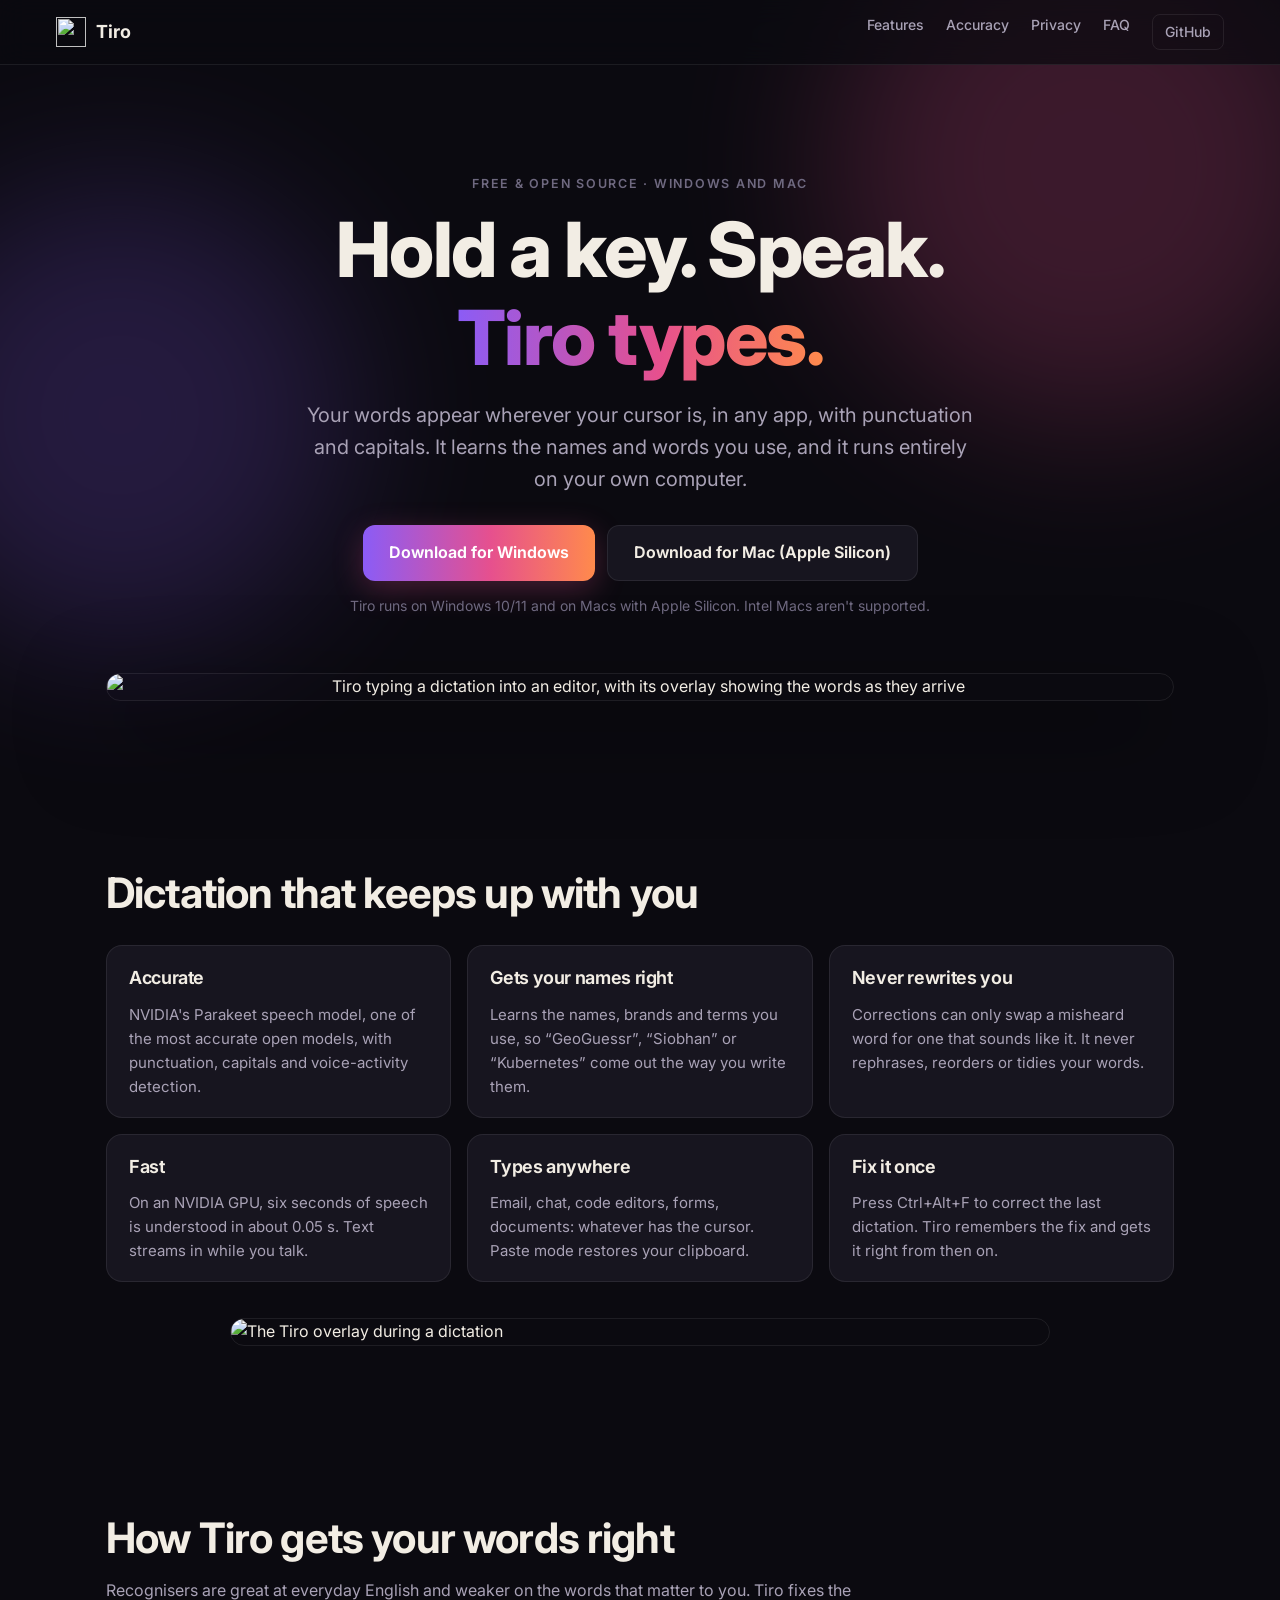
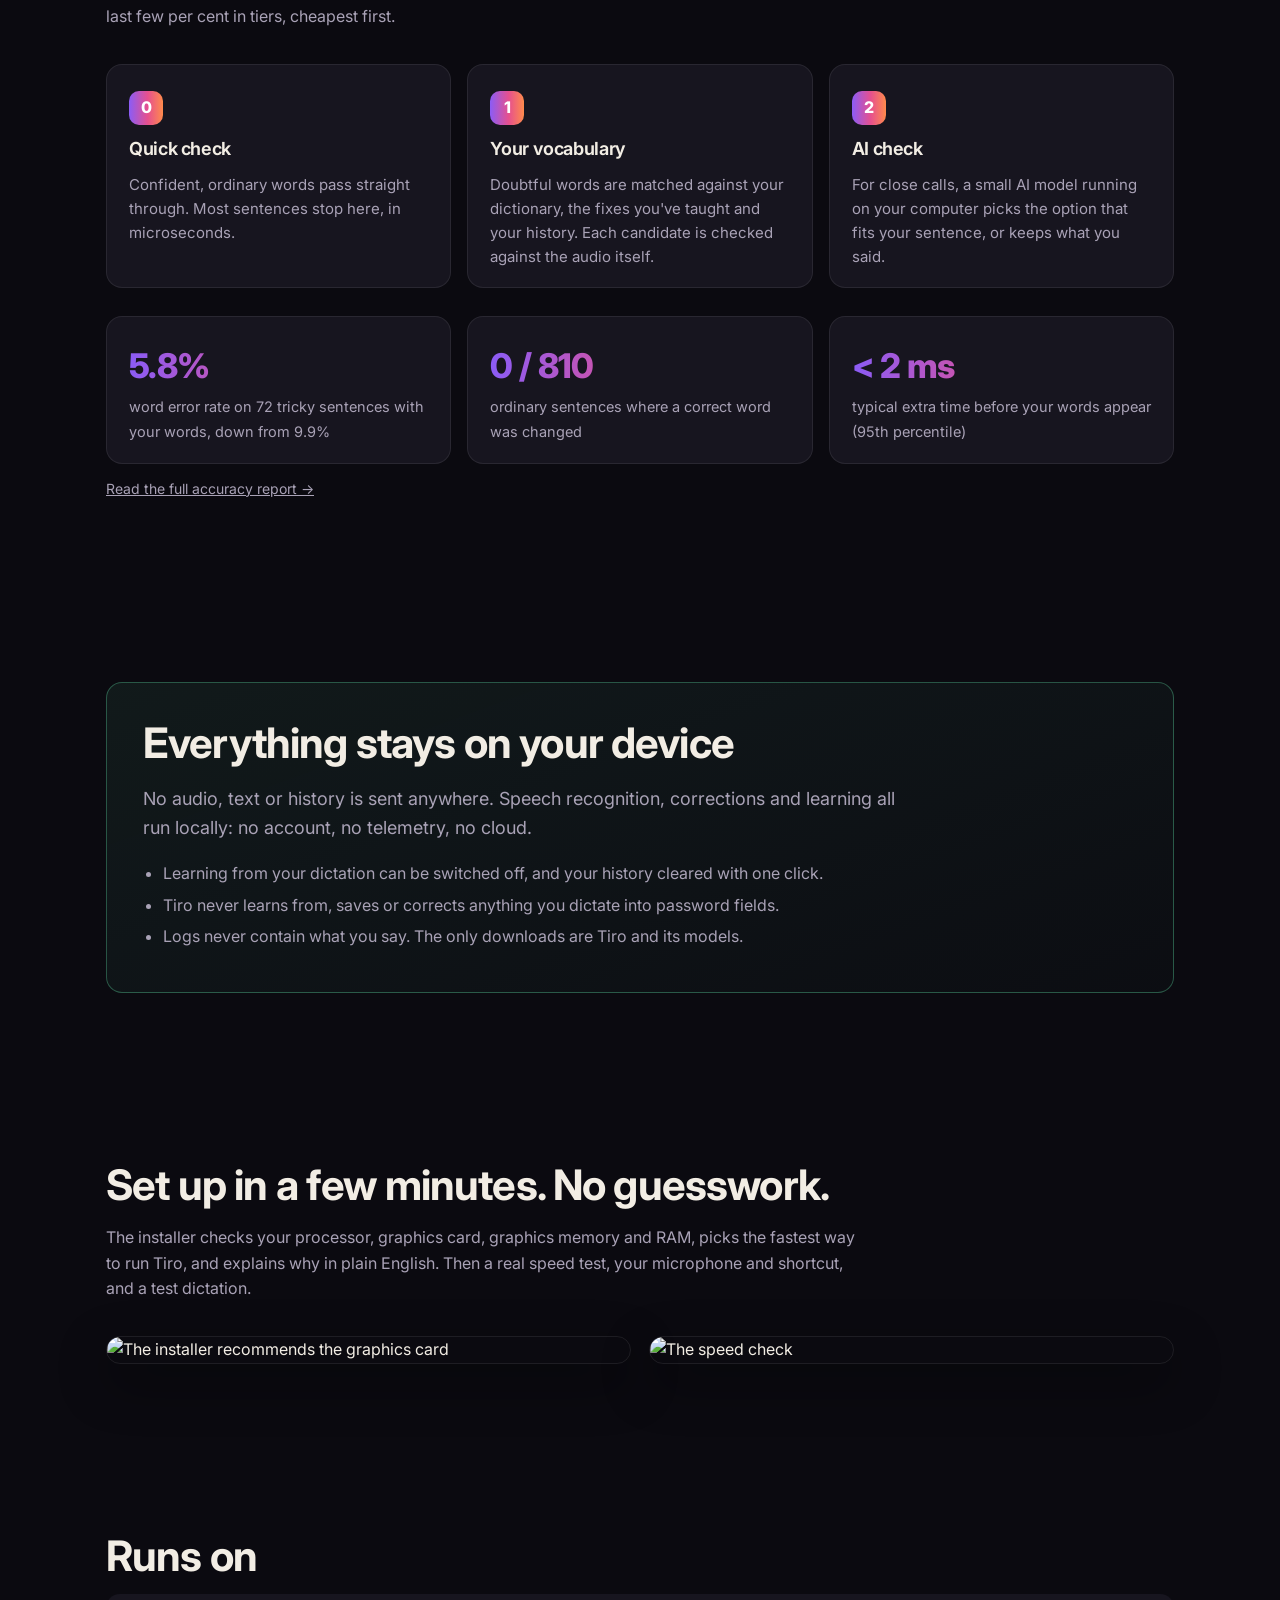
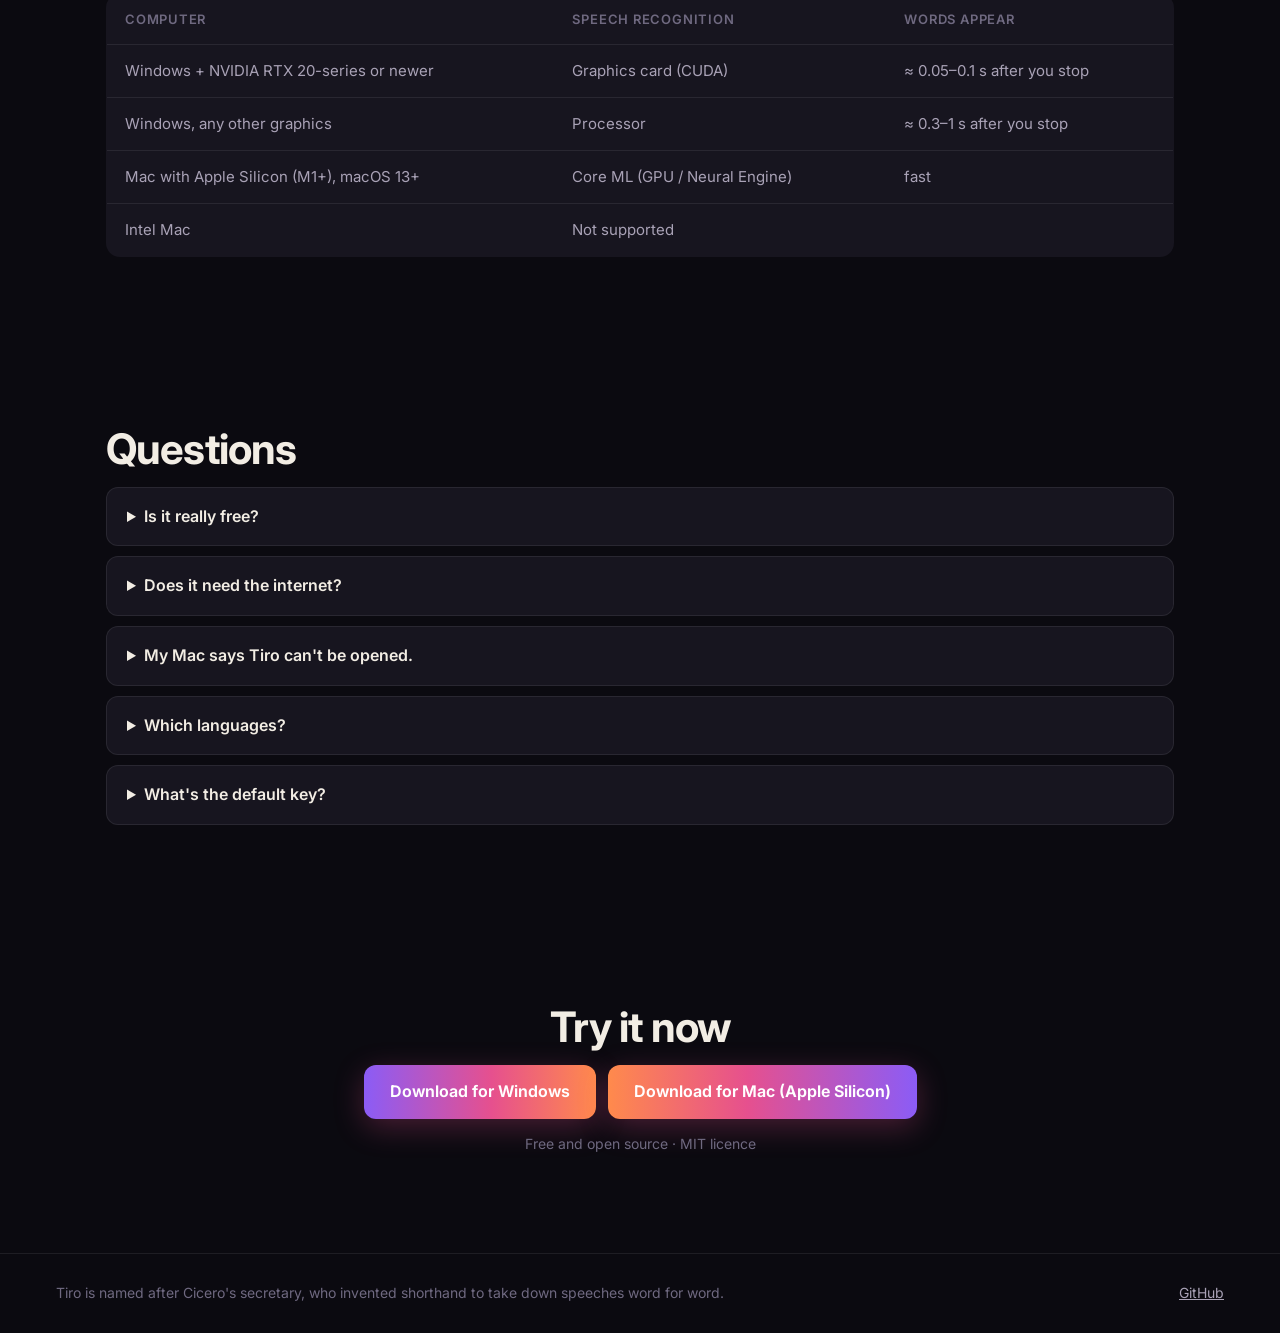
==== site/index.html @ d42816ea "Tiro 2.0: context-aware correction, Mac version, guided setup - Correction pass (tiro/correct): tier" ====
<!doctype html>
<html lang="en">
<head>
  <meta charset="utf-8">
  <meta name="viewport" content="width=device-width, initial-scale=1">
  <title>Tiro: private dictation for Windows and Mac</title>
  <meta name="description" content="Hold a key, speak, let go. Tiro types your words wherever your cursor is. Accurate, fast, and it runs entirely on your own computer.">
  <meta property="og:title" content="Tiro: private dictation for Windows and Mac">
  <meta property="og:description" content="Hold a key, speak, let go. Accurate, fast, and entirely on your own computer.">
  <meta property="og:image" content="images/hero.png">
  <link rel="icon" href="images/logo.png">
  <link rel="preconnect" href="https://fonts.googleapis.com">
  <link rel="preconnect" href="https://fonts.gstatic.com" crossorigin>
  <link href="https://fonts.googleapis.com/css2?family=Inter:wght@400;500;600;700;800&display=swap" rel="stylesheet">
  <link rel="stylesheet" href="style.css">
</head>
<body>
  <header class="nav">
    <a class="brand" href="#"><img src="images/logo.png" alt="" width="30" height="30"><span>Tiro</span></a>
    <nav>
      <a href="#features">Features</a>
      <a href="#accuracy">Accuracy</a>
      <a href="#privacy">Privacy</a>
      <a href="#faq">FAQ</a>
      <a href="https://github.com/Min3scon/tiro" class="gh">GitHub</a>
    </nav>
  </header>

  <main>
    <section class="hero">
      <div class="glow g1"></div><div class="glow g2"></div>
      <p class="eyebrow">Free &amp; open source · Windows and Mac</p>
      <h1>Hold a key. Speak.<br><span class="grad">Tiro types.</span></h1>
      <p class="lead">Your words appear wherever your cursor is, in any app, with punctuation and capitals. It learns the
        names and words you use, and it runs entirely on your own computer.</p>
      <div class="cta" id="cta">
        <a class="btn primary" id="primary-dl" href="https://github.com/Min3scon/tiro/releases/latest">Download Tiro</a>
        <a class="btn ghost" id="secondary-dl" href="https://github.com/Min3scon/tiro/releases/latest">Other platforms</a>
      </div>
      <p class="fine" id="dl-note">Windows 10/11 · Mac with Apple Silicon (M1 or newer). Intel Macs aren't supported.</p>
      <div class="intel-warning" id="intel-warning" hidden>
        This looks like an <b>Intel Mac</b>. Tiro for Mac needs Apple Silicon (M1 or newer), so it won't run here, sorry.
      </div>
      <figure class="demo">
        <img src="images/hero.png" alt="Tiro typing a dictation into an editor, with its overlay showing the words as they arrive">
      </figure>
    </section>

    <section id="features" class="features">
      <h2>Dictation that keeps up with you</h2>
      <div class="grid">
        <article><h3>Accurate</h3><p>NVIDIA's Parakeet speech model, one of the most accurate open models, with punctuation, capitals and voice-activity detection.</p></article>
        <article><h3>Gets your names right</h3><p>Learns the names, brands and terms you use, so “GeoGuessr”, “Siobhan” or “Kubernetes” come out the way you write them.</p></article>
        <article><h3>Never rewrites you</h3><p>Corrections can only swap a misheard word for one that sounds like it. It never rephrases, reorders or tidies your words.</p></article>
        <article><h3>Fast</h3><p>On an NVIDIA GPU, six seconds of speech is understood in about 0.05 s. Text streams in while you talk.</p></article>
        <article><h3>Types anywhere</h3><p>Email, chat, code editors, forms, documents: whatever has the cursor. Paste mode restores your clipboard.</p></article>
        <article><h3>Fix it once</h3><p>Press Ctrl+Alt+F to correct the last dictation. Tiro remembers the fix and gets it right from then on.</p></article>
      </div>
      <figure class="overlay-demo"><img src="images/overlay.gif" alt="The Tiro overlay during a dictation" loading="lazy"></figure>
    </section>

    <section id="accuracy" class="accuracy">
      <h2>How Tiro gets your words right</h2>
      <p class="sub">Recognisers are great at everyday English and weaker on the words that matter to you. Tiro fixes the last few per cent in tiers, cheapest first.</p>
      <div class="tiers">
        <div class="tier"><span class="n">0</span><h3>Quick check</h3><p>Confident, ordinary words pass straight through. Most sentences stop here, in microseconds.</p></div>
        <div class="tier"><span class="n">1</span><h3>Your vocabulary</h3><p>Doubtful words are matched against your dictionary, the fixes you've taught and your history. Each candidate is checked against the audio itself.</p></div>
        <div class="tier"><span class="n">2</span><h3>AI check</h3><p>For close calls, a small AI model running on your computer picks the option that fits your sentence, or keeps what you said.</p></div>
      </div>
      <div class="stats">
        <div><b>5.8%</b><span>word error rate on 72 tricky sentences with your words, down from 9.9%</span></div>
        <div><b>0 / 810</b><span>ordinary sentences where a correct word was changed</span></div>
        <div><b>&lt; 2 ms</b><span>typical extra time before your words appear (95th percentile)</span></div>
      </div>
      <p class="fine"><a href="https://github.com/Min3scon/tiro/blob/main/tests/accuracy/REPORT.md">Read the full accuracy report →</a></p>
    </section>

    <section id="privacy" class="privacy">
      <div class="card">
        <h2>Everything stays on your device</h2>
        <p>No audio, text or history is sent anywhere. Speech recognition, corrections and learning all run locally: no account, no telemetry, no cloud.</p>
        <ul>
          <li>Learning from your dictation can be switched off, and your history cleared with one click.</li>
          <li>Tiro never learns from, saves or corrects anything you dictate into password fields.</li>
          <li>Logs never contain what you say. The only downloads are Tiro and its models.</li>
        </ul>
      </div>
    </section>

    <section class="setup">
      <h2>Set up in a few minutes. No guesswork.</h2>
      <p class="sub">The installer checks your processor, graphics card, graphics memory and RAM, picks the fastest way to run Tiro, and explains why in plain English. Then a real speed test, your microphone and shortcut, and a test dictation.</p>
      <div class="shots">
        <img src="images/installer-choose.png" alt="The installer recommends the graphics card" loading="lazy">
        <img src="images/setup-speed-check.png" alt="The speed check" loading="lazy">
      </div>
    </section>

    <section class="hardware">
      <h2>Runs on</h2>
      <table>
        <thead><tr><th>Computer</th><th>Speech recognition</th><th>Words appear</th></tr></thead>
        <tbody>
          <tr><td>Windows + NVIDIA RTX 20-series or newer</td><td>Graphics card (CUDA)</td><td>≈ 0.05–0.1 s after you stop</td></tr>
          <tr><td>Windows, any other graphics</td><td>Processor</td><td>≈ 0.3–1 s after you stop</td></tr>
          <tr><td>Mac with Apple Silicon (M1+), macOS 13+</td><td>Core ML (GPU / Neural Engine)</td><td>fast</td></tr>
          <tr><td>Intel Mac</td><td colspan="2">Not supported</td></tr>
        </tbody>
      </table>
    </section>

    <section id="faq" class="faq">
      <h2>Questions</h2>
      <details><summary>Is it really free?</summary><p>Yes. Tiro is open source under the MIT licence. There's no account and no subscription.</p></details>
      <details><summary>Does it need the internet?</summary><p>Only to download Tiro and its models during setup. After that it works offline.</p></details>
      <details><summary>My Mac says Tiro can't be opened.</summary><p>Tiro isn't signed with a paid Apple Developer ID, so macOS asks once. Open System Settings → Privacy &amp; Security and click <b>Open Anyway</b> next to the message about Tiro. <a href="https://github.com/Min3scon/tiro#mac-apple-silicon">Step-by-step instructions</a>.</p></details>
      <details><summary>Which languages?</summary><p>English by default (the most accurate model). During setup you can pick a model for 25 European languages instead.</p></details>
      <details><summary>What's the default key?</summary><p>Right Ctrl on Windows and Right Option (⌥) on a Mac. Hold it while you talk. You can change it to almost any key.</p></details>
    </section>

    <section class="final">
      <h2>Try it now</h2>
      <div class="cta">
        <a class="btn primary" href="https://github.com/Min3scon/tiro/releases/latest/download/TiroSetup.exe">Download for Windows</a>
        <a class="btn primary alt" href="https://github.com/Min3scon/tiro/releases/latest/download/Tiro-mac-arm64.dmg">Download for Mac (Apple Silicon)</a>
      </div>
      <p class="fine" id="version-line">Free and open source · MIT licence</p>
    </section>
  </main>

  <footer>
    <span>Tiro is named after Cicero's secretary, who invented shorthand to take down speeches word for word.</span>
    <a href="https://github.com/Min3scon/tiro">GitHub</a>
  </footer>
  <script src="main.js"></script>
</body>
</html>
---- site/style.css ----
:root {
  --ink-950: #0b0a10; --ink-900: #121119; --ink-850: #17151f; --ink-800: #1e1b28; --ink-700: #2e2a3b;
  --text: #f2ede4; --text-2: #a9a2b6; --text-3: #6f6980; --line: rgba(255,255,255,0.08);
  --tyrian: #8b5cf6; --rose: #e6508e; --ember: #ff8a4c; --ok: #5cd6a2;
  --grad: linear-gradient(90deg, var(--tyrian), var(--rose) 55%, var(--ember));
}
* { box-sizing: border-box; }
html { scroll-behavior: smooth; overflow-x: hidden; }
body {
  margin: 0; background: var(--ink-950); color: var(--text);
  font-family: Inter, system-ui, -apple-system, "Segoe UI", sans-serif; font-size: 16px; line-height: 1.6;
  -webkit-font-smoothing: antialiased; overflow-x: hidden;
}
a { color: inherit; }
img { max-width: 100%; display: block; }

.nav {
  position: sticky; top: 0; z-index: 10; display: flex; align-items: center; justify-content: space-between;
  padding: 14px clamp(16px, 5vw, 56px); background: rgba(11,10,16,0.72); backdrop-filter: blur(14px);
  border-bottom: 1px solid var(--line);
}
.brand { display: flex; gap: 10px; align-items: center; text-decoration: none; font-weight: 700; font-size: 18px; }
.nav nav { display: flex; gap: 22px; }
.nav nav a { text-decoration: none; color: var(--text-2); font-size: 14px; font-weight: 500; }
.nav nav a:hover { color: var(--text); }
.nav .gh { padding: 6px 12px; border: 1px solid var(--line); border-radius: 8px; }

main section { padding: 84px clamp(16px, 5vw, 56px); max-width: 1180px; margin: 0 auto; }
h1, h2, h3 { line-height: 1.15; margin: 0 0 14px; letter-spacing: -0.02em; }
h1 { font-size: clamp(40px, 7vw, 76px); font-weight: 800; }
h2 { font-size: clamp(28px, 4vw, 42px); font-weight: 700; }
h3 { font-size: 18px; font-weight: 650; }
.grad { background: var(--grad); -webkit-background-clip: text; background-clip: text; color: transparent; }
.eyebrow { color: var(--text-3); text-transform: uppercase; letter-spacing: 0.14em; font-size: 12.5px; font-weight: 600; }
.lead { color: var(--text-2); font-size: clamp(17px, 2vw, 20px); max-width: 680px; }
.sub { color: var(--text-2); max-width: 760px; margin-bottom: 34px; }
.fine { color: var(--text-3); font-size: 14px; }
.fine a { color: var(--text-2); }

.hero { position: relative; text-align: center; padding-top: 96px; overflow: visible; }
.hero .lead { margin: 18px auto 30px; }
.glow { position: absolute; border-radius: 50%; filter: blur(80px); opacity: 0.45; pointer-events: none; z-index: -1; }
.g1 { width: 520px; height: 520px; background: var(--rose); top: -160px; right: -120px; opacity: 0.22; }
.g2 { width: 460px; height: 460px; background: var(--tyrian); top: 120px; left: -160px; opacity: 0.2; }
.cta { display: flex; gap: 12px; justify-content: center; flex-wrap: wrap; margin-bottom: 14px; }
.btn {
  display: inline-flex; align-items: center; justify-content: center; padding: 14px 26px; border-radius: 12px;
  text-decoration: none; font-weight: 650; font-size: 16px; transition: transform .12s ease, box-shadow .2s ease;
}
.btn.primary { background: var(--grad); color: white; box-shadow: 0 8px 30px rgba(230,80,142,0.28); }
.btn.primary:hover { transform: translateY(-1px); box-shadow: 0 12px 40px rgba(230,80,142,0.4); }
.btn.primary.alt { background: linear-gradient(90deg, var(--ember), var(--rose) 45%, var(--tyrian)); }
.btn.ghost { border: 1px solid var(--line); color: var(--text); background: var(--ink-850); }
.btn.ghost:hover { background: var(--ink-800); }
.intel-warning {
  margin: 12px auto 0; max-width: 560px; padding: 12px 16px; border-radius: 10px; color: #ffd2b8;
  background: rgba(255,138,76,0.1); border: 1px solid rgba(255,138,76,0.4); font-size: 15px;
}
.demo { margin: 56px auto 0; max-width: 1100px; border-radius: 18px; overflow: hidden;
  box-shadow: 0 30px 90px rgba(0,0,0,0.55); border: 1px solid var(--line); }

.features .grid { display: grid; grid-template-columns: repeat(auto-fit, minmax(260px, 1fr)); gap: 16px; margin-top: 28px; }
.features article, .tier, .privacy .card, .stats div {
  background: var(--ink-850); border: 1px solid var(--line); border-radius: 16px; padding: 22px 22px 18px;
}
.features article p, .tier p { color: var(--text-2); margin: 0; font-size: 15px; }
.overlay-demo { margin: 36px auto 0; max-width: 820px; border-radius: 16px; overflow: hidden; border: 1px solid var(--line); }

.tiers { display: grid; grid-template-columns: repeat(auto-fit, minmax(260px, 1fr)); gap: 16px; }
.tier { position: relative; padding-top: 26px; }
.tier .n {
  display: inline-flex; width: 34px; height: 34px; border-radius: 10px; align-items: center; justify-content: center;
  background: var(--grad); font-weight: 800; margin-bottom: 14px; color: white;
}
.stats { display: grid; grid-template-columns: repeat(auto-fit, minmax(220px, 1fr)); gap: 16px; margin: 28px 0 10px; }
.stats b { display: block; font-size: 34px; font-weight: 800; letter-spacing: -0.02em;
  background: var(--grad); -webkit-background-clip: text; background-clip: text; color: transparent; }
.stats span { color: var(--text-2); font-size: 14.5px; }

.privacy .card { padding: 36px; background: linear-gradient(160deg, rgba(92,214,162,0.08), rgba(92,214,162,0.02));
  border-color: rgba(92,214,162,0.35); }
.privacy p { color: var(--text-2); font-size: 18px; max-width: 760px; }
.privacy ul { color: var(--text-2); padding-left: 20px; margin: 18px 0 0; }
.privacy li { margin: 6px 0; }

.shots { display: grid; grid-template-columns: repeat(auto-fit, minmax(320px, 1fr)); gap: 18px; }
.shots img { border-radius: 14px; border: 1px solid var(--line); box-shadow: 0 18px 50px rgba(0,0,0,0.45); }

table { width: 100%; border-collapse: collapse; background: var(--ink-850); border-radius: 14px; overflow: hidden;
  border: 1px solid var(--line); }
th, td { text-align: left; padding: 14px 18px; border-bottom: 1px solid var(--line); font-size: 15px; }
th { color: var(--text-3); font-weight: 600; font-size: 13px; text-transform: uppercase; letter-spacing: 0.06em; }
td { color: var(--text-2); }
tr:last-child td { border-bottom: none; }

.faq details { background: var(--ink-850); border: 1px solid var(--line); border-radius: 12px; padding: 16px 20px; margin: 10px 0; }
.faq summary { cursor: pointer; font-weight: 600; }
.faq details p { color: var(--text-2); margin: 10px 0 0; }

.final { text-align: center; }
footer { display: flex; justify-content: space-between; gap: 20px; flex-wrap: wrap; padding: 28px clamp(16px, 5vw, 56px);
  border-top: 1px solid var(--line); color: var(--text-3); font-size: 14px; }
footer a { color: var(--text-2); }

@media (max-width: 720px) {
  .nav nav a:not(.gh) { display: none; }
  main section { padding-top: 56px; padding-bottom: 56px; }
  th:nth-child(3), td:nth-child(3) { display: none; }
}
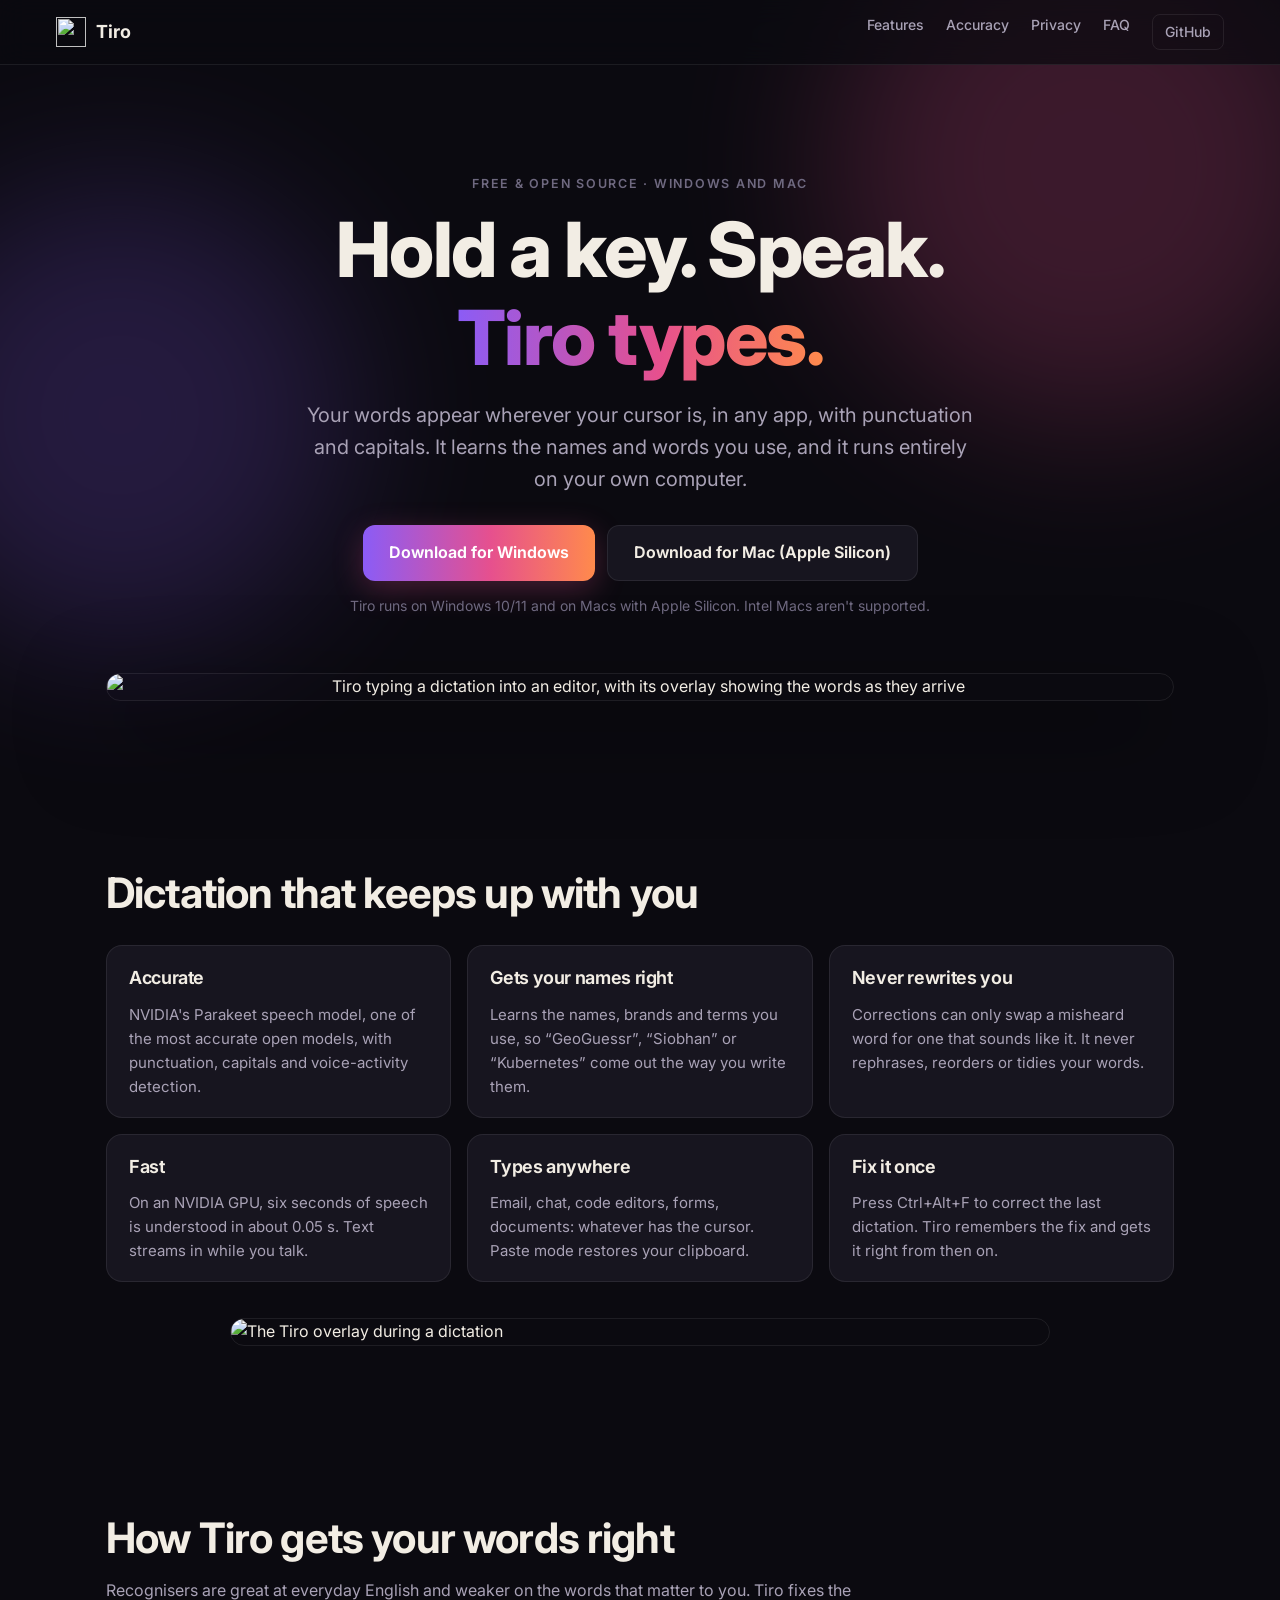
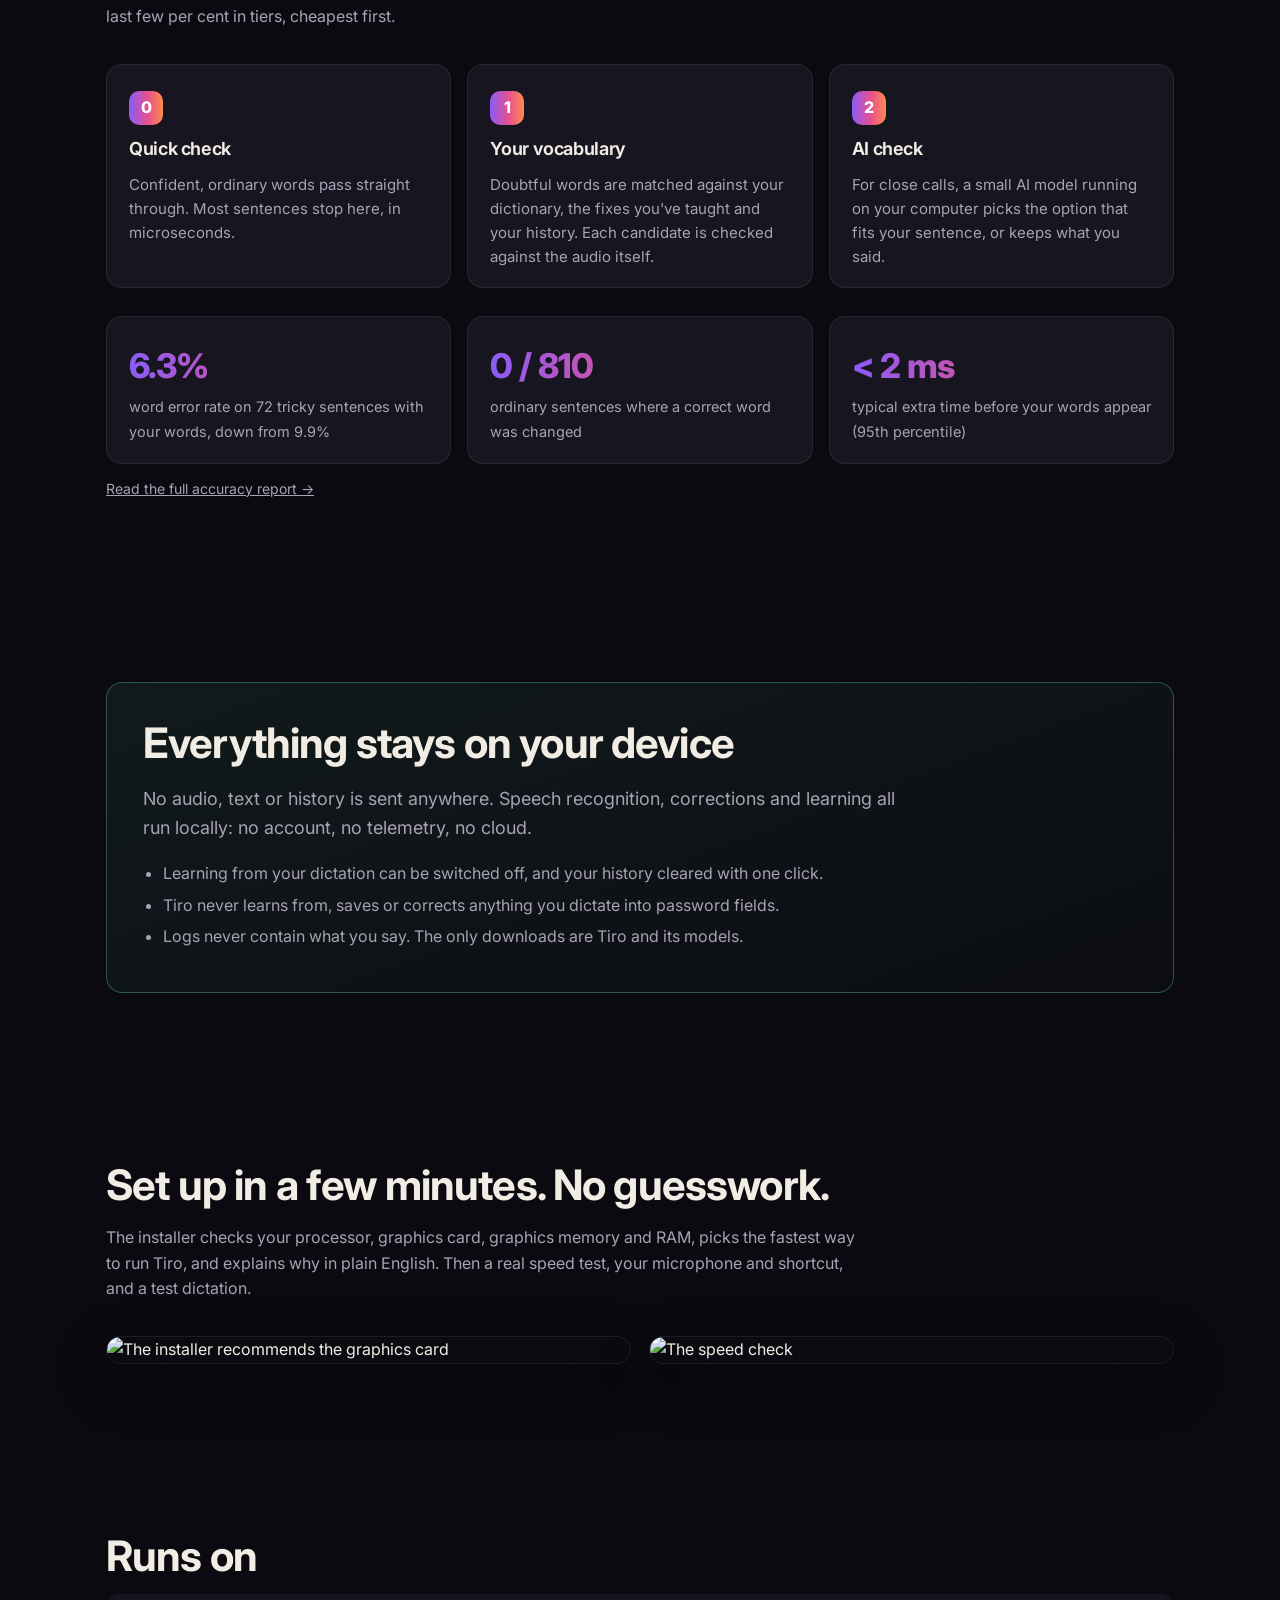
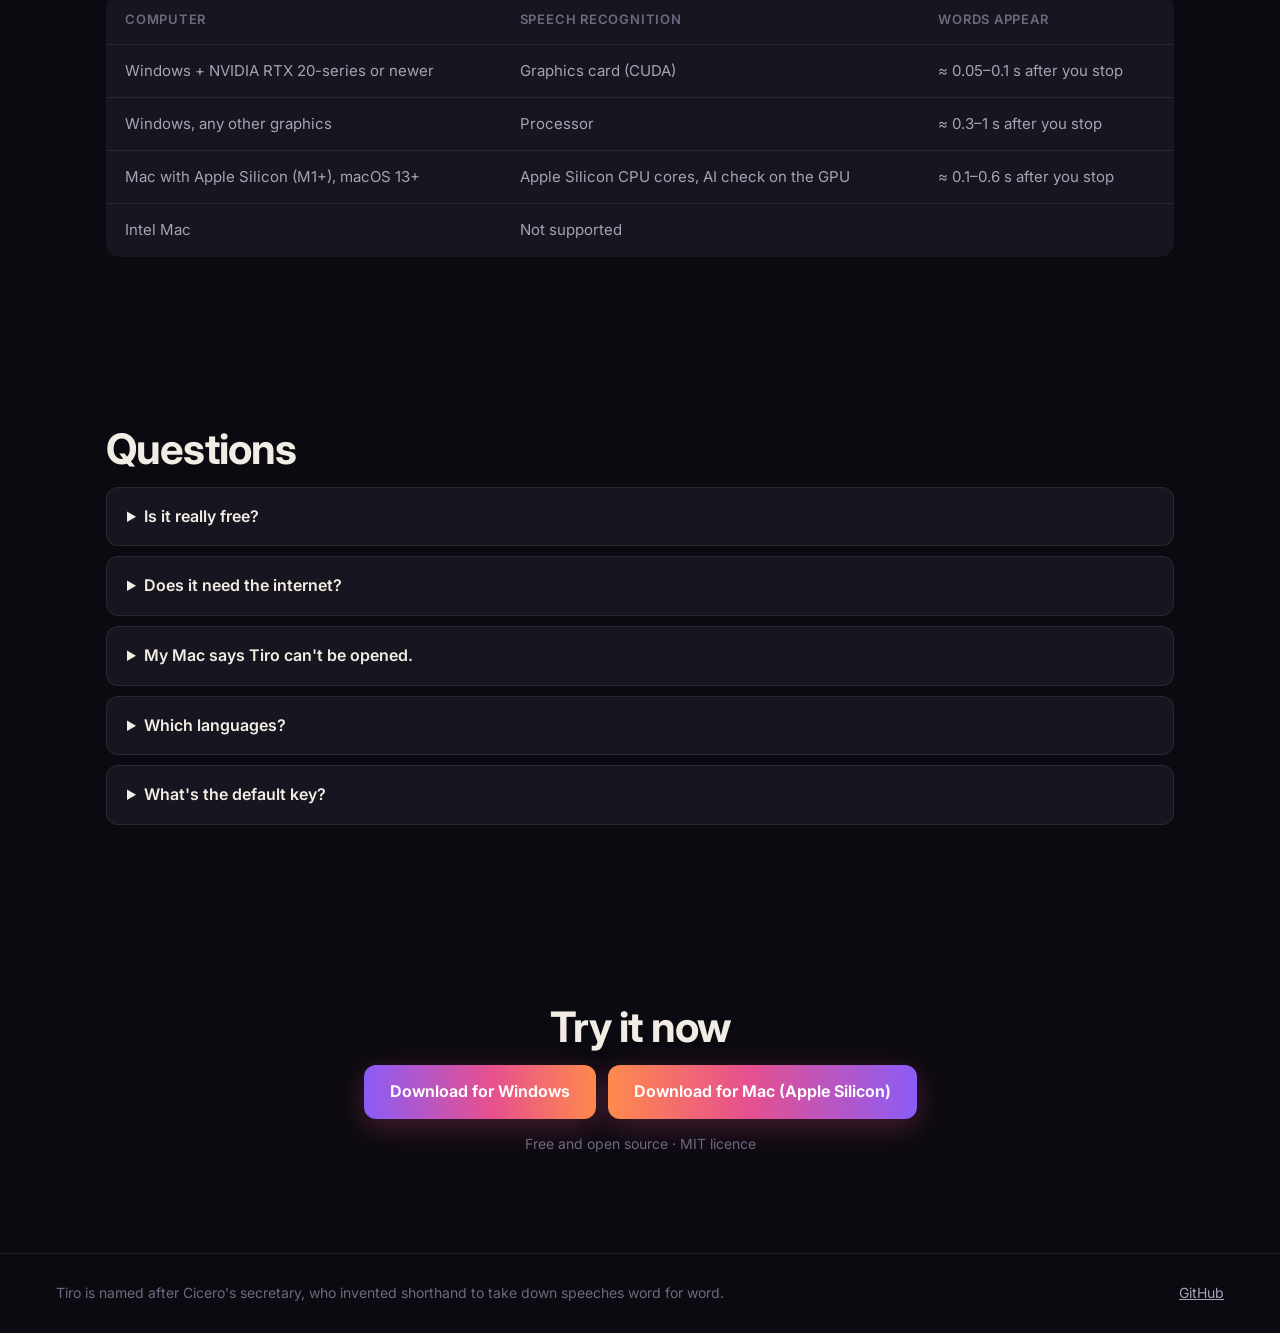
==== commit cd0a45ec: "Tiro 2.0.1: faster Mac speech, safer corrections, final accuracy report - Apple Silicon: speech defa" ====
--- a/site/index.html
+++ b/site/index.html
@@ -68,7 +68,7 @@
         <div class="tier"><span class="n">2</span><h3>AI check</h3><p>For close calls, a small AI model running on your computer picks the option that fits your sentence, or keeps what you said.</p></div>
       </div>
       <div class="stats">
-        <div><b>5.8%</b><span>word error rate on 72 tricky sentences with your words, down from 9.9%</span></div>
+        <div><b>6.3%</b><span>word error rate on 72 tricky sentences with your words, down from 9.9%</span></div>
         <div><b>0 / 810</b><span>ordinary sentences where a correct word was changed</span></div>
         <div><b>&lt; 2 ms</b><span>typical extra time before your words appear (95th percentile)</span></div>
       </div>
@@ -103,7 +103,7 @@
         <tbody>
           <tr><td>Windows + NVIDIA RTX 20-series or newer</td><td>Graphics card (CUDA)</td><td>≈ 0.05–0.1 s after you stop</td></tr>
           <tr><td>Windows, any other graphics</td><td>Processor</td><td>≈ 0.3–1 s after you stop</td></tr>
-          <tr><td>Mac with Apple Silicon (M1+), macOS 13+</td><td>Core ML (GPU / Neural Engine)</td><td>fast</td></tr>
+          <tr><td>Mac with Apple Silicon (M1+), macOS 13+</td><td>Apple Silicon CPU cores, AI check on the GPU</td><td>≈ 0.1–0.6 s after you stop</td></tr>
           <tr><td>Intel Mac</td><td colspan="2">Not supported</td></tr>
         </tbody>
       </table>
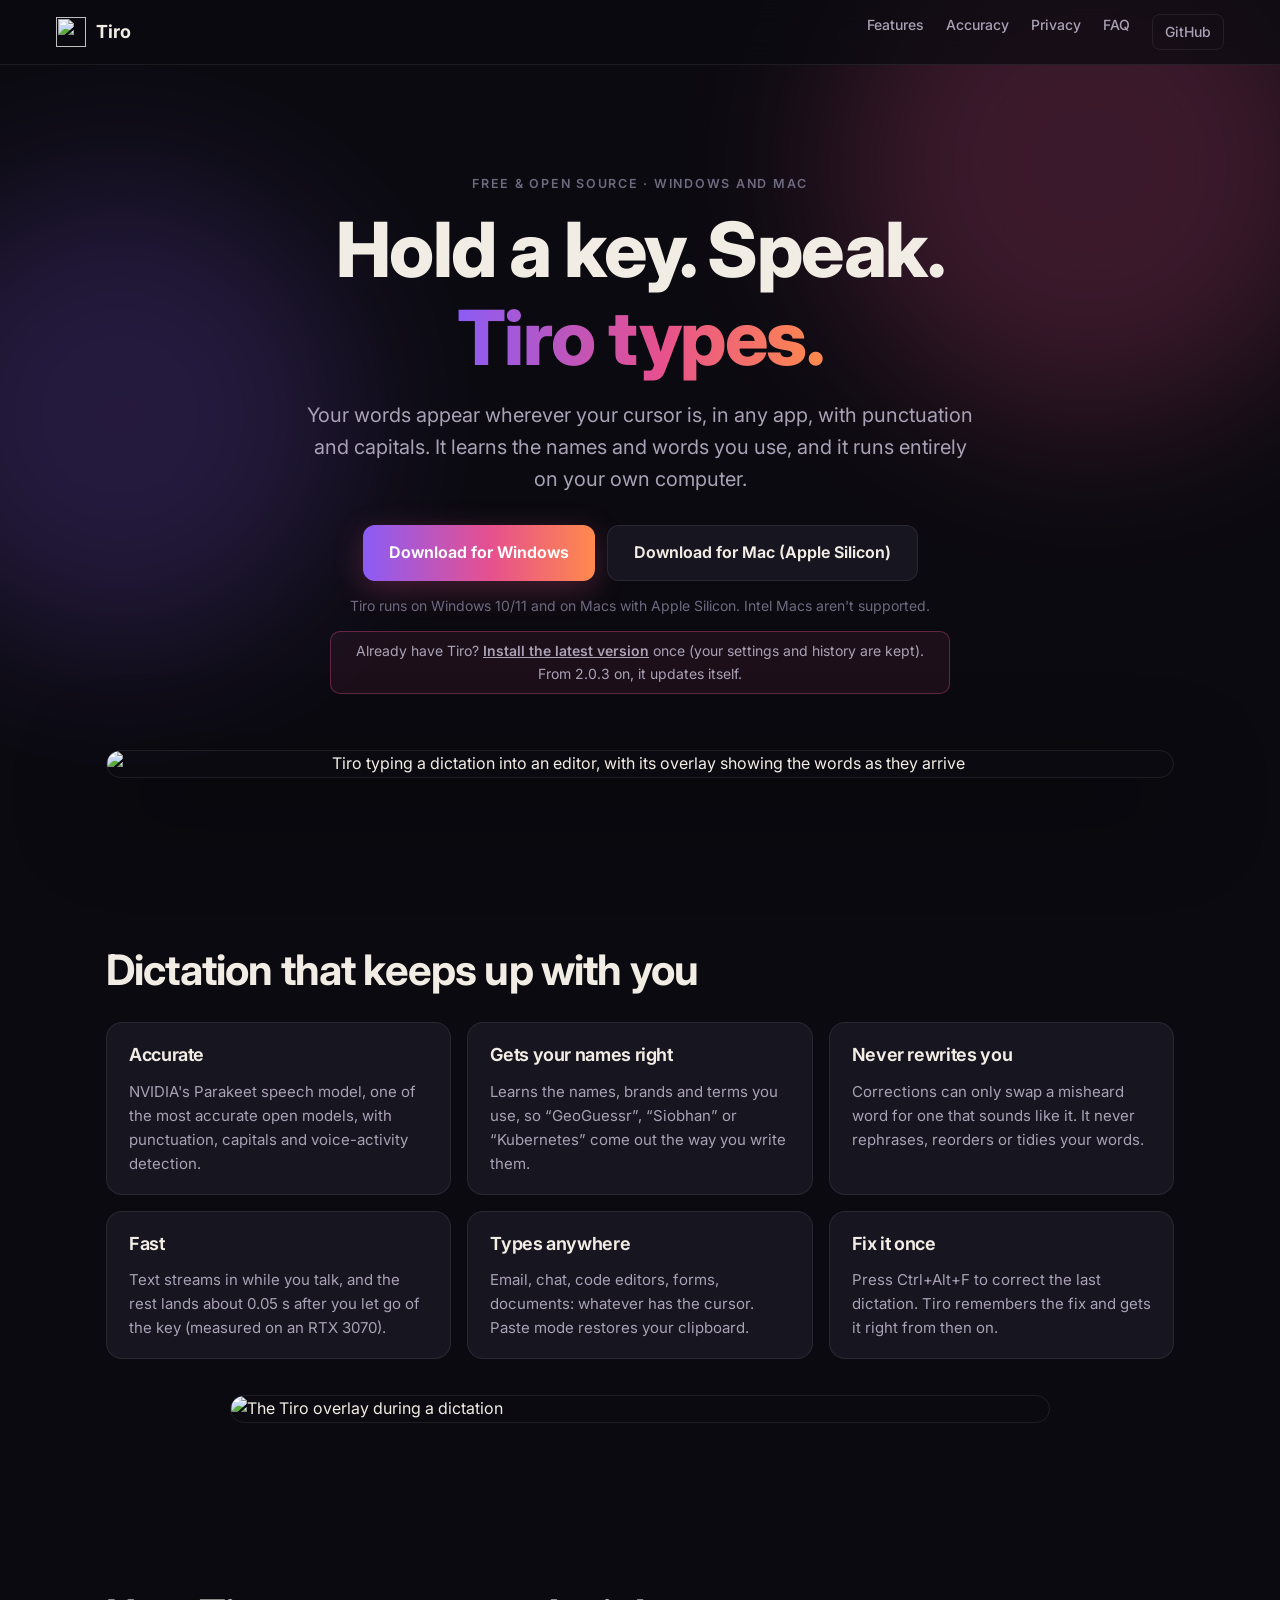
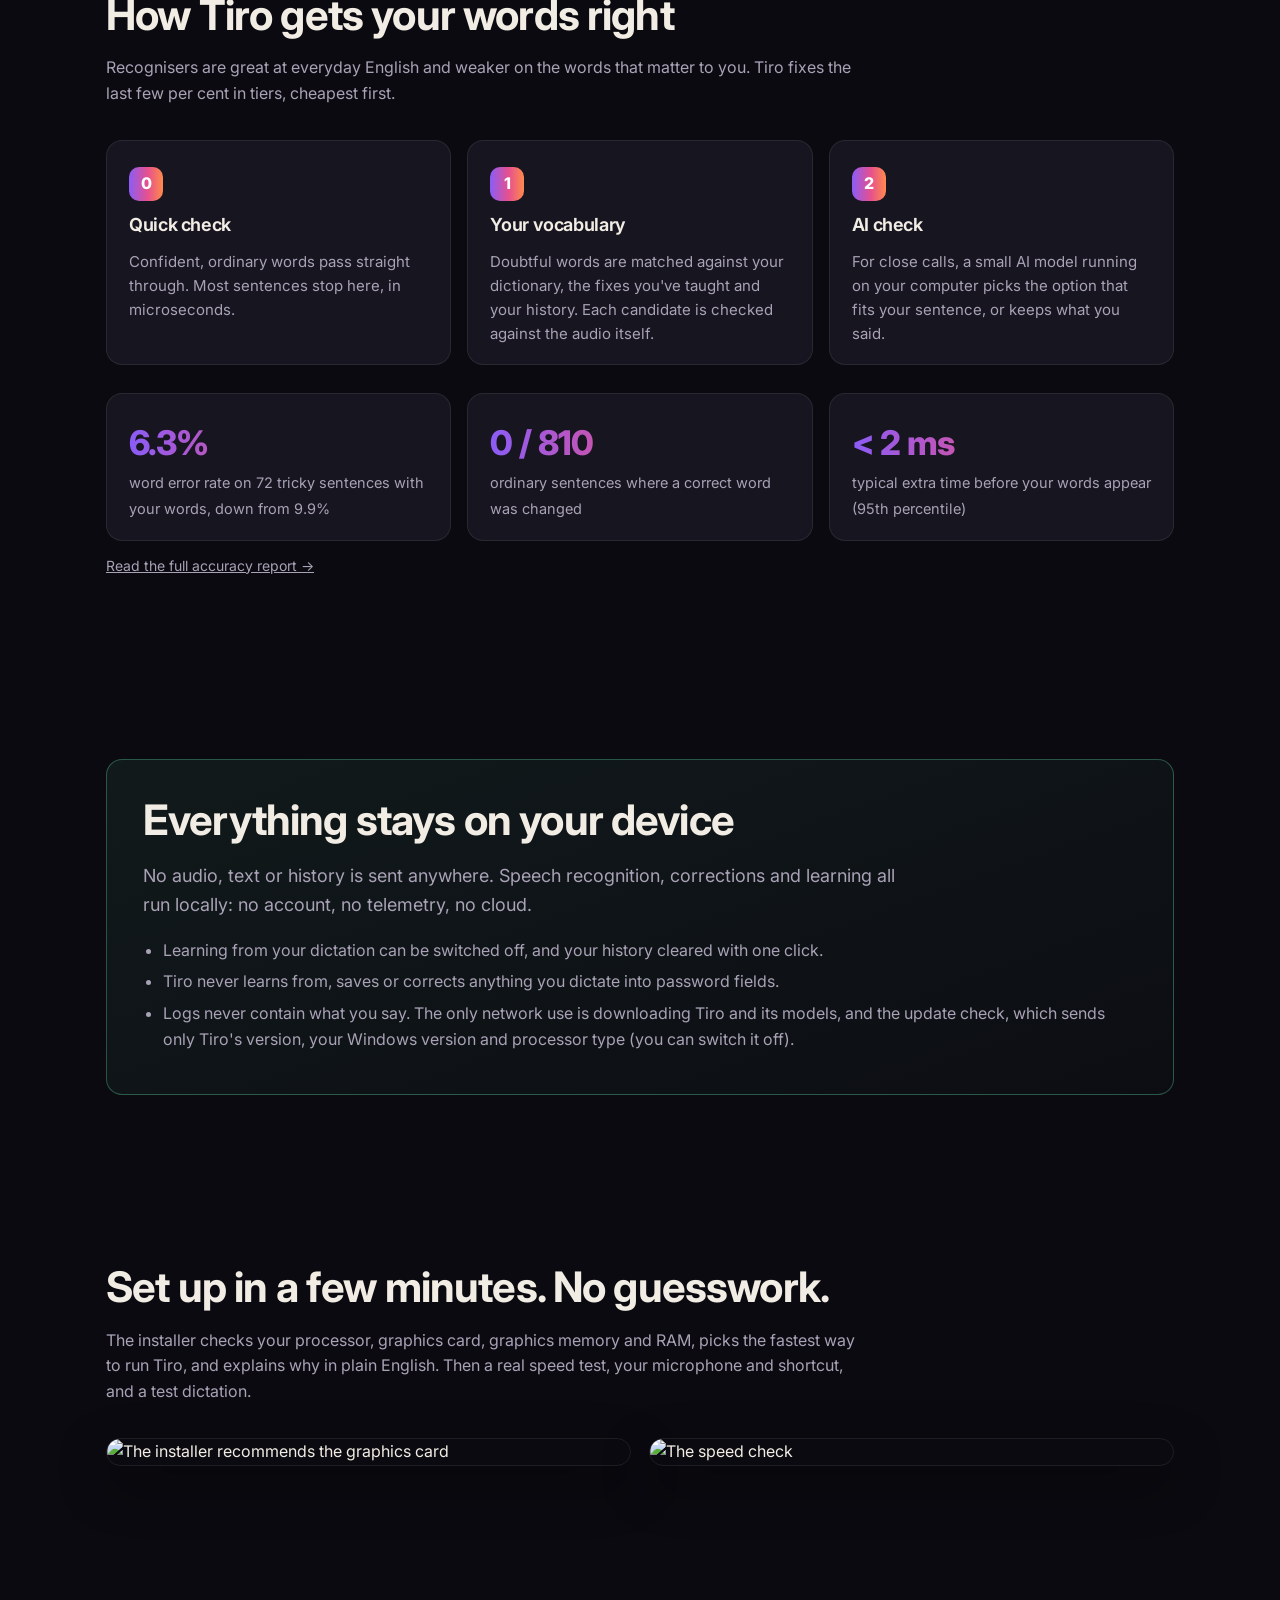
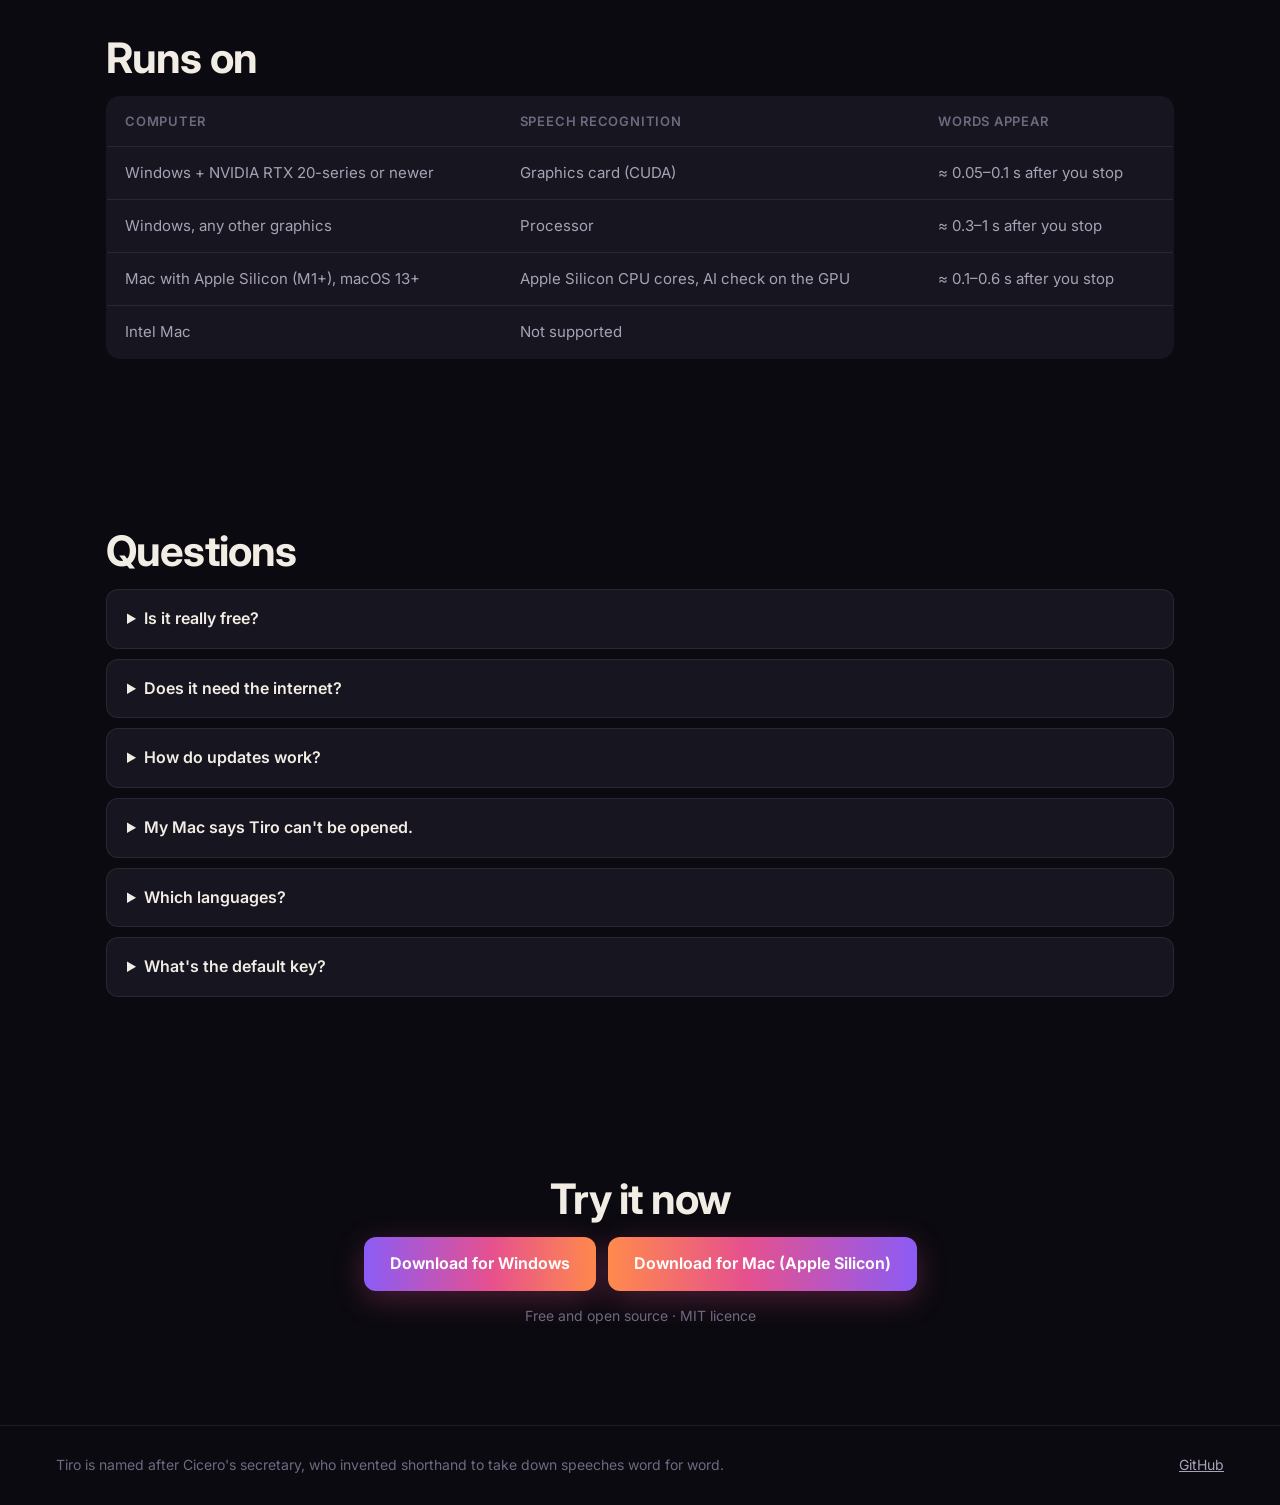
==== commit c6e6ad5d: "Phase A1 speed fixes and A2 in-app updater A1 (measured, see PROGRESS.md): - No fixed 0.25 s listeni" ====
--- a/site/index.html
+++ b/site/index.html
@@ -38,6 +38,7 @@
         <a class="btn ghost" id="secondary-dl" href="https://github.com/Min3scon/tiro/releases/latest">Other platforms</a>
       </div>
       <p class="fine" id="dl-note">Windows 10/11 · Mac with Apple Silicon (M1 or newer). Intel Macs aren't supported.</p>
+      <p class="update-banner">Already have Tiro? <a href="https://github.com/Min3scon/tiro/releases/latest/download/TiroSetup.exe">Install the latest version</a> once (your settings and history are kept). From 2.0.3 on, it updates itself.</p>
       <div class="intel-warning" id="intel-warning" hidden>
         This looks like an <b>Intel Mac</b>. Tiro for Mac needs Apple Silicon (M1 or newer), so it won't run here, sorry.
       </div>
@@ -52,7 +53,7 @@
         <article><h3>Accurate</h3><p>NVIDIA's Parakeet speech model, one of the most accurate open models, with punctuation, capitals and voice-activity detection.</p></article>
         <article><h3>Gets your names right</h3><p>Learns the names, brands and terms you use, so “GeoGuessr”, “Siobhan” or “Kubernetes” come out the way you write them.</p></article>
         <article><h3>Never rewrites you</h3><p>Corrections can only swap a misheard word for one that sounds like it. It never rephrases, reorders or tidies your words.</p></article>
-        <article><h3>Fast</h3><p>On an NVIDIA GPU, six seconds of speech is understood in about 0.05 s. Text streams in while you talk.</p></article>
+        <article><h3>Fast</h3><p>Text streams in while you talk, and the rest lands about 0.05 s after you let go of the key (measured on an RTX 3070).</p></article>
         <article><h3>Types anywhere</h3><p>Email, chat, code editors, forms, documents: whatever has the cursor. Paste mode restores your clipboard.</p></article>
         <article><h3>Fix it once</h3><p>Press Ctrl+Alt+F to correct the last dictation. Tiro remembers the fix and gets it right from then on.</p></article>
       </div>
@@ -82,7 +83,7 @@
         <ul>
           <li>Learning from your dictation can be switched off, and your history cleared with one click.</li>
           <li>Tiro never learns from, saves or corrects anything you dictate into password fields.</li>
-          <li>Logs never contain what you say. The only downloads are Tiro and its models.</li>
+          <li>Logs never contain what you say. The only network use is downloading Tiro and its models, and the update check, which sends only Tiro's version, your Windows version and processor type (you can switch it off).</li>
         </ul>
       </div>
     </section>
@@ -112,7 +113,8 @@
     <section id="faq" class="faq">
       <h2>Questions</h2>
       <details><summary>Is it really free?</summary><p>Yes. Tiro is open source under the MIT licence. There's no account and no subscription.</p></details>
-      <details><summary>Does it need the internet?</summary><p>Only to download Tiro and its models during setup. After that it works offline.</p></details>
+      <details><summary>Does it need the internet?</summary><p>Only to download Tiro and its models during setup, and to check for updates (Settings → Updates can switch that off). Dictation always works offline.</p></details>
+      <details><summary>How do updates work?</summary><p>On Windows, Tiro checks now and then (never while you dictate), downloads only what changed, checks every file against a signed list and installs it the next time it starts. If a new version doesn't start properly, Tiro goes back to the one you had. On a Mac it tells you about a new version and opens the download.</p></details>
       <details><summary>My Mac says Tiro can't be opened.</summary><p>Tiro isn't signed with a paid Apple Developer ID, so macOS asks once. Open System Settings → Privacy &amp; Security and click <b>Open Anyway</b> next to the message about Tiro. <a href="https://github.com/Min3scon/tiro#mac-apple-silicon">Step-by-step instructions</a>.</p></details>
       <details><summary>Which languages?</summary><p>English by default (the most accurate model). During setup you can pick a model for 25 European languages instead.</p></details>
       <details><summary>What's the default key?</summary><p>Right Ctrl on Windows and Right Option (⌥) on a Mac. Hold it while you talk. You can change it to almost any key.</p></details>
--- a/site/style.css
+++ b/site/style.css
@@ -107,3 +107,8 @@
   main section { padding-top: 56px; padding-bottom: 56px; }
   th:nth-child(3), td:nth-child(3) { display: none; }
 }
+
+.update-banner { margin: 10px auto 0; max-width: 620px; font-size: 14px; color: var(--text-2, #c9c6d6);
+  background: rgba(230, 80, 142, 0.08); border: 1px solid rgba(230, 80, 142, 0.35); border-radius: 10px;
+  padding: 8px 14px; }
+.update-banner a { color: inherit; font-weight: 600; }
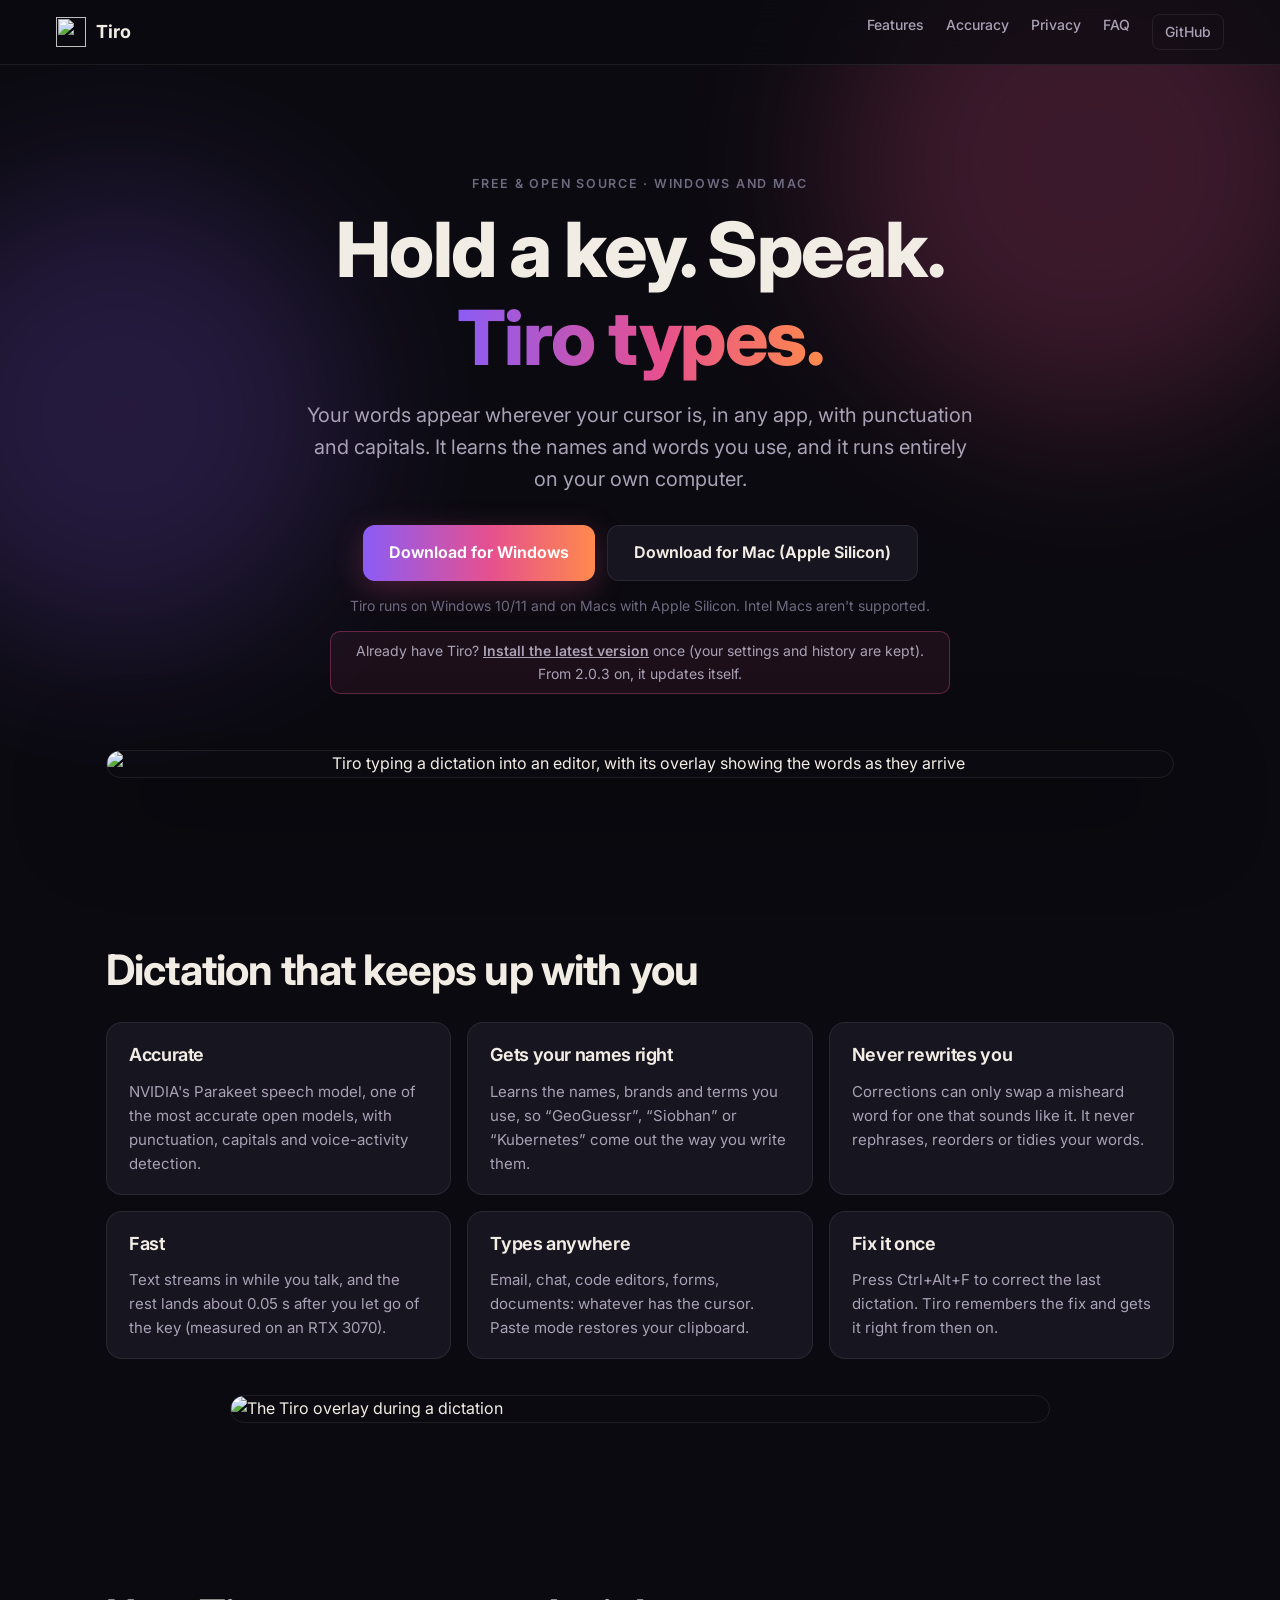
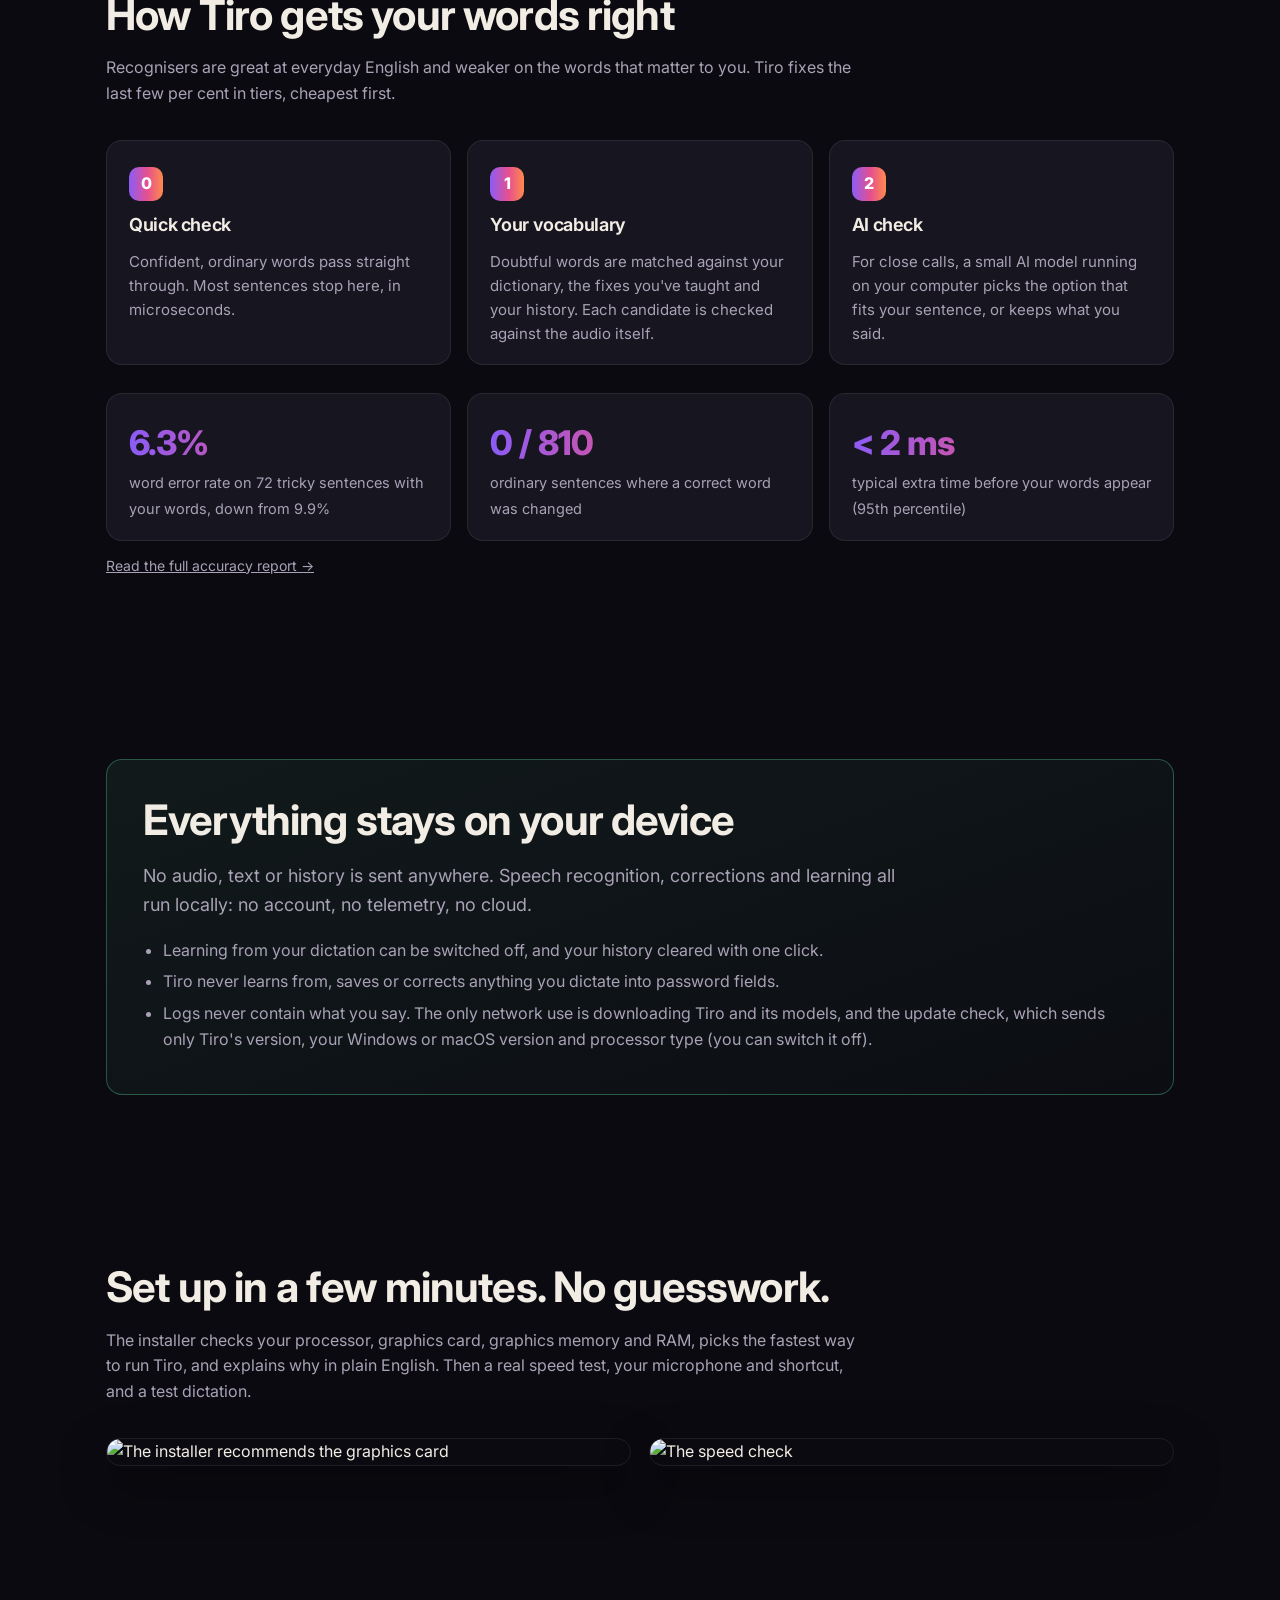
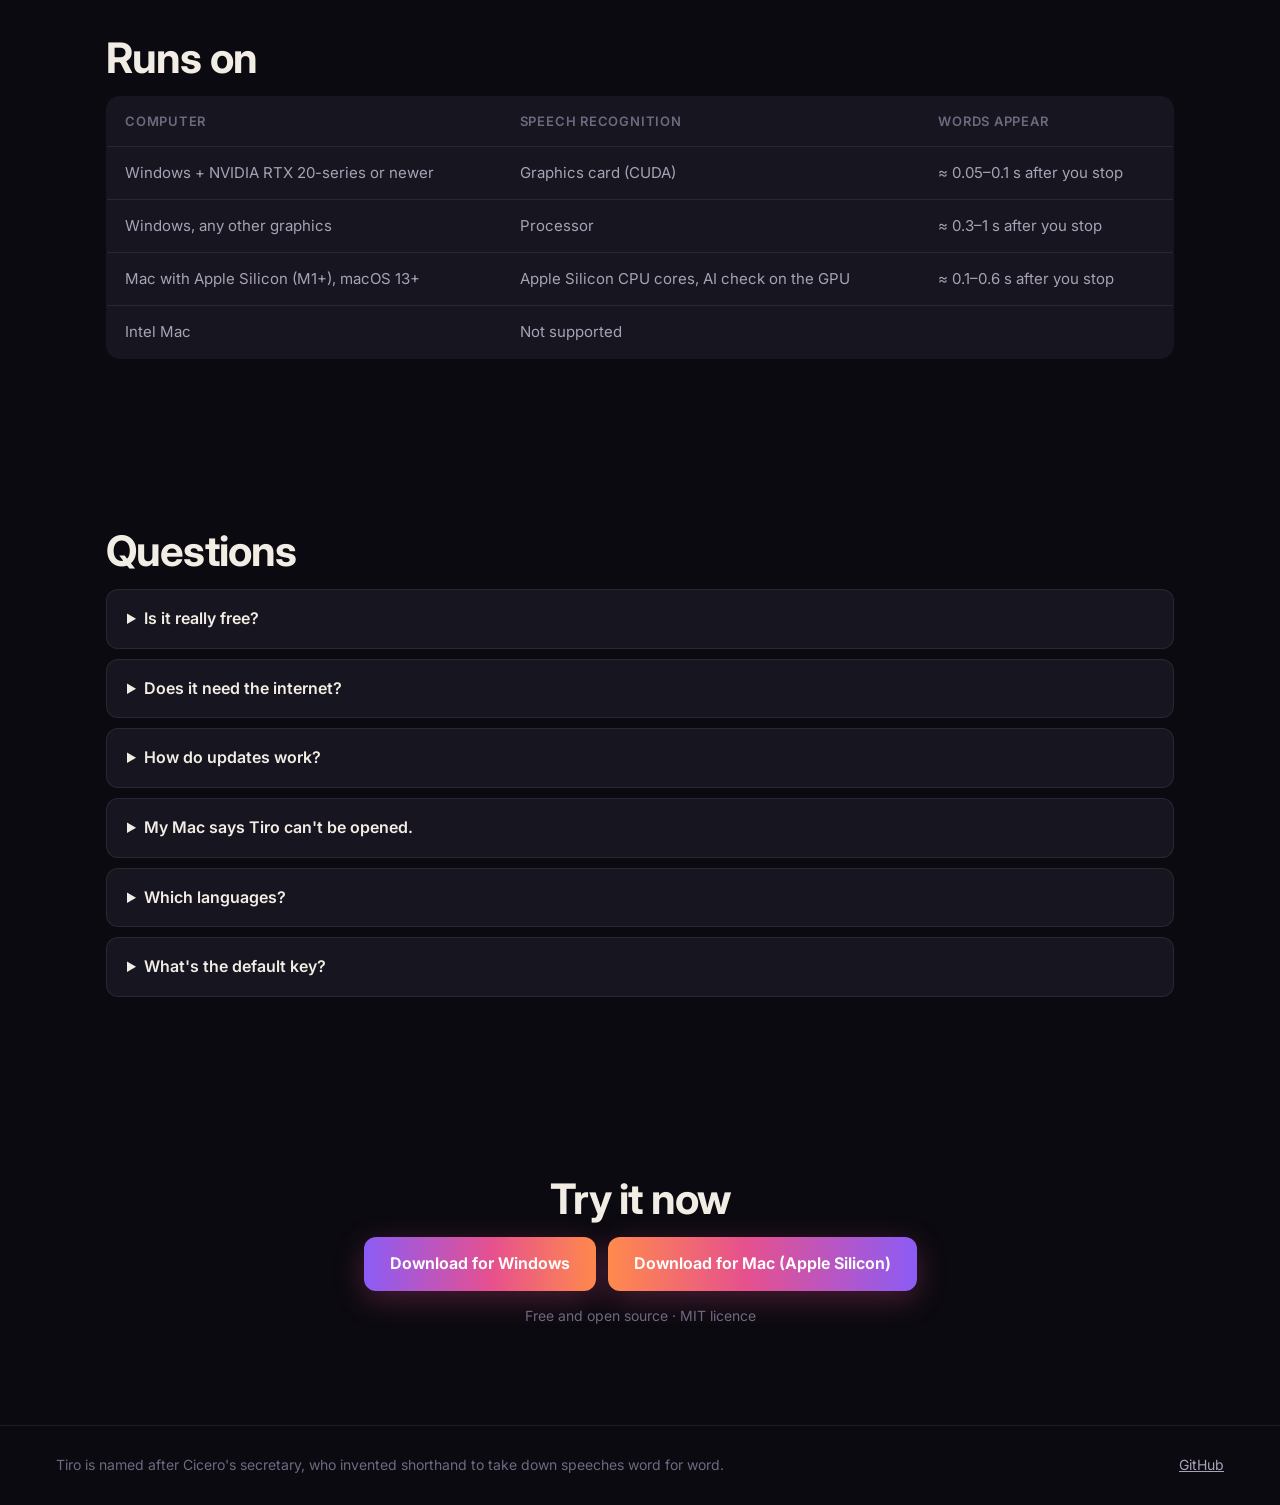
==== commit 2afcecd9: "README and site: a Mac's update check sends its macOS version Co-Authored-By: Claude Opus 5.5 <norep" ====
--- a/site/index.html
+++ b/site/index.html
@@ -83,7 +83,7 @@
         <ul>
           <li>Learning from your dictation can be switched off, and your history cleared with one click.</li>
           <li>Tiro never learns from, saves or corrects anything you dictate into password fields.</li>
-          <li>Logs never contain what you say. The only network use is downloading Tiro and its models, and the update check, which sends only Tiro's version, your Windows version and processor type (you can switch it off).</li>
+          <li>Logs never contain what you say. The only network use is downloading Tiro and its models, and the update check, which sends only Tiro's version, your Windows or macOS version and processor type (you can switch it off).</li>
         </ul>
       </div>
     </section>
